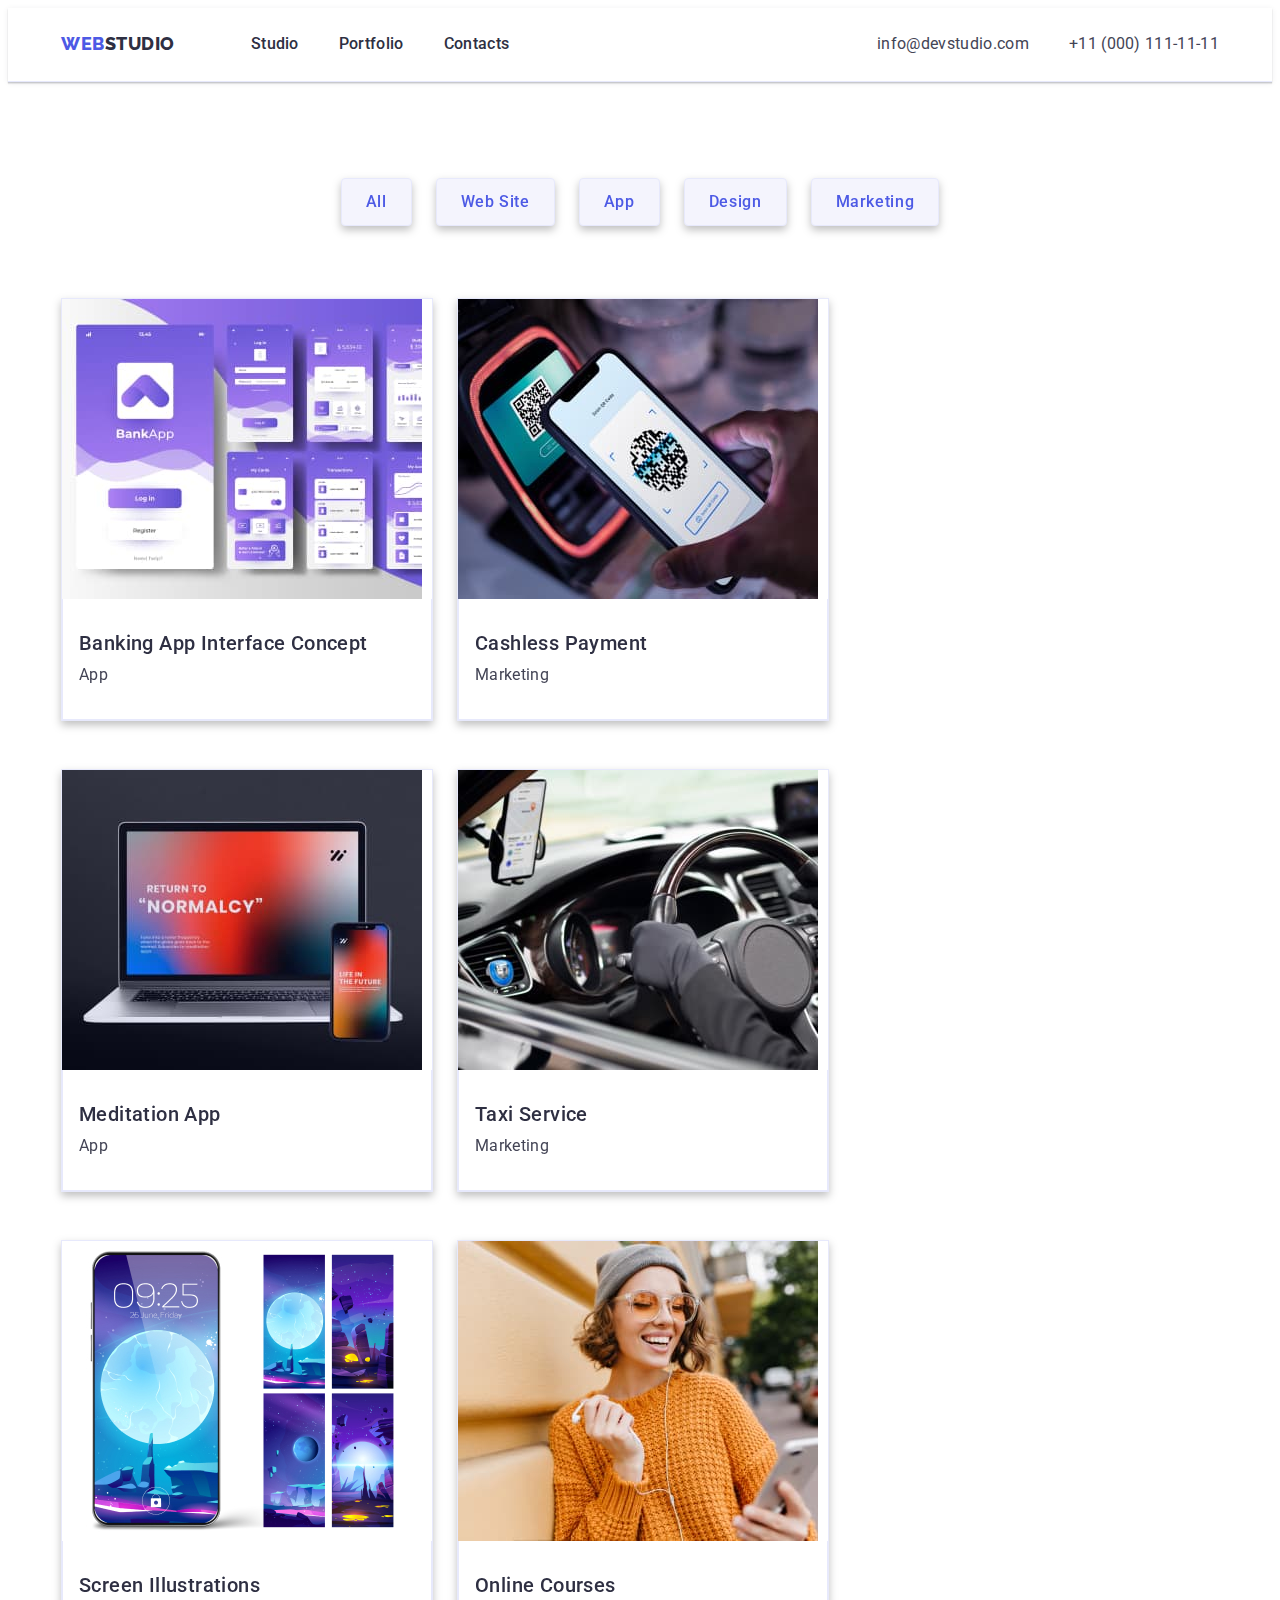
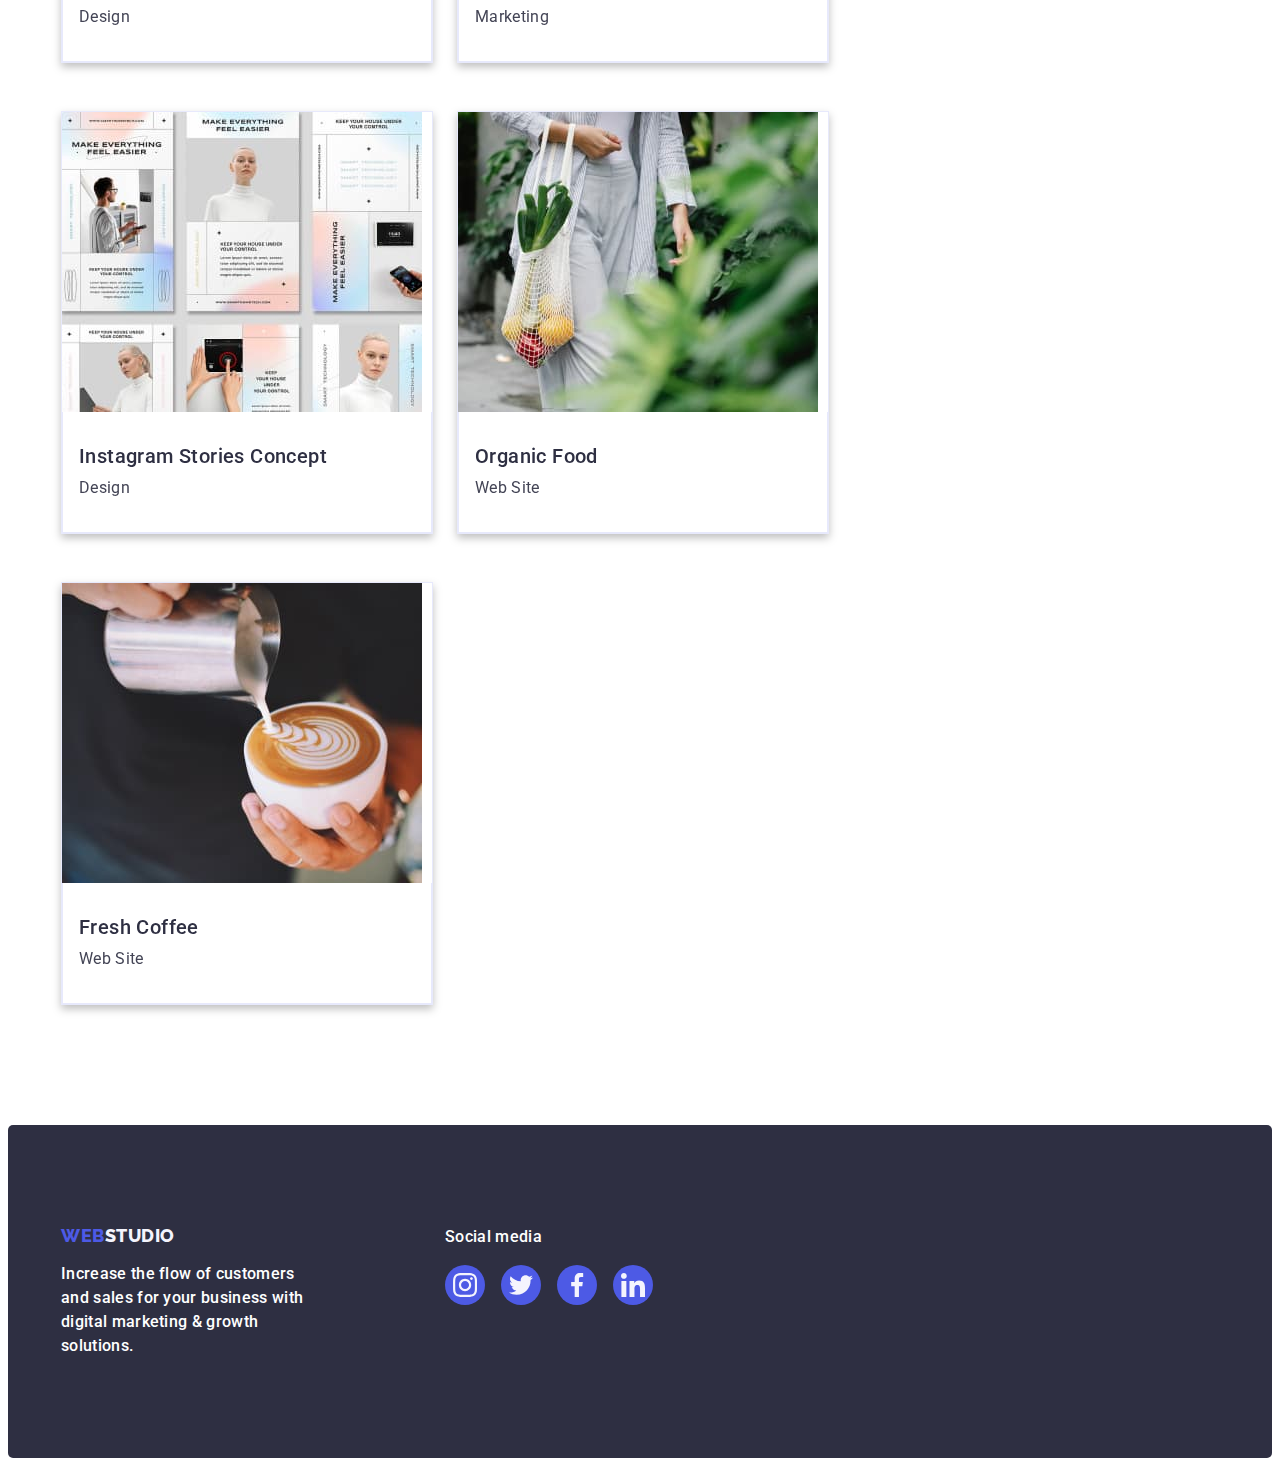
==== portfolio.html @ 40aa61a2 "Initial commit" ====
<!DOCTYPE html>
<html lang="en">
  <head>
    <meta charset="UTF-8" />
    <meta http-equiv="X-UA-Compatible" content="IE=edge" />
    <meta name="viewport" content="width=device-width, initial-scale=1.0" />
    <title>Document</title>

    <link rel="preconnect" href="https://fonts.googleapis.com" />
    <link rel="preconnect" href="https://fonts.gstatic.com" crossorigin />
    <link rel="preconnect" href="https://fonts.googleapis.com" />
    <link rel="preconnect" href="https://fonts.gstatic.com" crossorigin />
    <link
      href="https://fonts.googleapis.com/css2?family=Raleway:wght@800&family=Roboto:wght@400;500;700&display=swap"
      rel="stylesheet"
    />
    <link
      rel="stylesheet"
      href="https://cdnjs.cloudflare.com/ajax/libs/modern-normalize/2.0.0/modern-normalize.min.css"
      integrity="sha512-4xo8blKMVCiXpTaLzQSLSw3KFOVPWhm/TRtuPVc4WG6kUgjH6J03IBuG7JZPkcWMxJ5huwaBpOpnwYElP/m6wg=="
      crossorigin="anonymous"
      referrerpolicy="no-referrer"
    />
    <link rel="stylesheet" href="./css/styles.css" />
  </head>
  <body>
    <header class="top-line">
      <div class="container top-conteiner">
        <nav class="nav-main list">
          <a class="main-logo link" href="./index.html">
            Web<span class="main-logotype">Studio</span></a
          >
          <ul class="top-line-nav list">
            <li><a class="top-studio link" href="./index.html">Studio</a></li>
            <li>
              <a class="top-studio link" href="./portfolio.html">Portfolio</a>
            </li>
            <li><a class="top-studio link" href="">Contacts</a></li>
          </ul>
        </nav>

        <address class="address">
          <ul class="contacts-us list">
            <li>
              <a class="top-studio link" href="mailto:info@devstudio.com"
                >info@devstudio.com</a
              >
            </li>
            <li>
              <a class="top-studio link" href="tel:+110001111111"
                >+11 (000) 111-11-11</a
              >
            </li>
          </ul>
        </address>
      </div>
    </header>
    <!-- MAIN -->

    <main>
      <section class="main-section">
        <div class="container">
          <h1 hidden>Section1</h1>
          <ul class="filter-button list">
            <li><button type="button" class="button-port">All</button></li>
            <li><button type="button" class="button-port">Web Site</button></li>
            <li><button type="button" class="button-port">App</button></li>
            <li><button type="button" class="button-port">Design</button></li>
            <li>
              <button type="button" class="button-port">Marketing</button>
            </li>
          </ul>

          <!-- Our progects -->

          <ul class="our-projects list">
            <li class="images link">
              <a class="image-link link" href="./images/image9.jpg">
                <img src="./images/image9.jpg" alt="app" width="360" />

                <div class="pic-portfolio">
                  <h2 class="list-text">Banking App Interface Concept</h2>

                  <p class="text-description">App</p>
                </div></a
              >
            </li>
            <li class="images link">
              <a class="image-link link" href="">
                <img src="./images/image10.jpg" alt="marketing" width="360" />
                <div class="pic-portfolio">
                  <h2 class="list-text">Cashless Payment</h2>
                  <p class="text-description">Marketing</p>
                </div></a
              >
            </li>
            <li class="images link">
              <a class="image-link link" href="">
                <img src="./images/image11.jpg" alt="app" width="360" />
                <div class="pic-portfolio">
                  <h2 class="list-text">Meditation App</h2>
                  <p class="text-description">App</p>
                </div></a
              >
            </li>

            <li class="images link">
              <a class="image-link link" href="">
                <img src="./images/image12.jpg" alt="marketing" width="360" />
                <div class="pic-portfolio">
                  <h2 class="list-text">Taxi Service</h2>
                  <p class="text-description">Marketing</p>
                </div></a
              >
            </li>
            <li class="images link">
              <a class="image-link link" href="">
                <img src="./images/image13.jpg" alt="design" width="360" />
                <div class="pic-portfolio">
                  <h2 class="list-text">Screen Illustrations</h2>
                  <p class="text-description">Design</p>
                </div></a
              >
            </li>
            <li class="images link">
              <a class="image-link link" href="">
                <img src="./images/image14.jpg" alt="marketing" width="360" />
                <div class="pic-portfolio">
                  <h2 class="list-text">Online Courses</h2>
                  <p class="text-description">Marketing</p>
                </div></a
              >
            </li>

            <li class="images link">
              <a class="image-link link" href="./images/image15.jpg">
                <img src="./images/image15.jpg" alt="design" width="360" />
                <div class="pic-portfolio">
                  <h2 class="list-text">Instagram Stories Concept</h2>
                  <p class="text-description">Design</p>
                </div></a
              >
            </li>
            <li class="images link">
              <a class="image-link link" href="./images/image16.jpg">
                <img src="./images/image16.jpg" alt="web site" width="360" />
                <div class="pic-portfolio">
                  <h2 class="list-text">Organic Food</h2>
                  <p class="text-description">Web Site</p>
                </div></a
              >
            </li>
            <li class="images link">
              <a class="image-link link" href="./images/image17.jpg">
                <img src="./images/image17.jpg" alt="web site" width="360" />
                <div class="pic-portfolio">
                  <h2 class="list-text">Fresh Coffee</h2>
                  <p class="text-description">Web Site</p>
                </div></a
              >
            </li>
          </ul>
        </div>
      </section>
    </main>
    <!-- Footer -->
    <footer class="foot">
      <div class="container footer-container">
        <div class="footer-log">
          <a class="footer-logo link" href="./index.html">
            Web<span class="footer-logotype">Studio</span></a
          >
          <p class="foot-par">
            Increase the flow of customers and sales for your business with
            digital marketing & growth solutions.
          </p>
        </div>
        <div class="footer-social-container">
          <p class="footer-social-text">Social media</p>
          <ul class="list footer-follow-list">
            <li class="footer-soc">
              <a
                href=""
                class="footer-soc-link link"
                target="_blank"
                rel="noopener noreferrer"
              >
                <svg class="footer-soc-icon" width="24" height="24">
                  <use href="./images/icons.svg#icon-instagram"></use></svg
              ></a>
            </li>

            <li class="footer-soc">
              <a
                href=""
                class="footer-soc-link link"
                target="_blank"
                rel="noopener noreferrer"
              >
                <svg class="footer-soc-icon" width="24" height="24">
                  <use href="./images/icons.svg#icon-twitter"></use></svg
              ></a>
            </li>
            <li class="footer-soc">
              <a
                href=""
                class="footer-soc-link link"
                target="_blank"
                rel="noopener noreferrer"
              >
                <svg class="footer-soc-icon" width="24" height="24">
                  <use href="./images/icons.svg#icon-facebook"></use></svg
              ></a>
            </li>
            <li class="footer-soc">
              <a
                href=""
                class="footer-soc-link link"
                target="_blank"
                rel="noopener noreferrer"
                ><svg class="footer-soc-icon" width="24" height="24">
                  <use href="./images/icons.svg#icon-linkedin"></use></svg
              ></a>
            </li>
          </ul>
        </div>
      </div>
    </footer>
  </body>
</html>
---- css/styles.css ----
/* ul,
ol {
    list-style: none;
}  скинули маркери на усі списки*/
/* #2E2F42 -заголовки #434455 - опис */
/* відкрити закриті папки файли
main-logo
footer-logo  */

.text {
  text-align: center;
}

.title-text {
  font-family: 'Roboto' sans-serif;
  font-size: 36px;
  line-height: 1.12;
  color: var(--header-color);
}

.list-text {
  font-family: 'Roboto' sans-serif;
  font-weight: 500;
  font-size: 20px;
  line-height: 1.2;
  letter-spacing: 0.02em;
  color: var(--text-navy-color);

}


.text-description {
  font-family: 'Roboto' sans-serif;
  font-size: 16px;
  line-height: 1.5;
  letter-spacing: 0.02em;
  color: var(--text-slate-color);

}

.text-footer {
  font-family: 'Roboto' sans-serif;
  font-size: 16px;
  line-height: 1.5;
  letter-spacing: 0.02em;
  color: #F4F4FD;
}


/* -- */
:root {
  --header-color: #2E2F42;
  --background-color: #FFFFFF;
  --text-navy-color: #2E2F42;
  --text-slate-color: #434455;
  --text-cloud-color: #F4F4FD;
  --text-iris-color: #4D5AE5;
  --text-ocean-color: #404BBF;
  --button-color: #e7e9fc;
  --customers-color: #8e8f99;
  --footer-green-color: #31D0AA;
}

a:link {
  text-decoration: none;
}

body {
  font-family: 'Roboto', sans-serif;
  color: #434455;
  background-color: var(--background-color);
  letter-spacing: 0.02em;
  text-decoration: none;

}

.p {
  color: #434455;
  font-family: 'Roboto' sans-serif;
  font-size: 16px;
  line-height: 1.5;
  letter-spacing: 0.02em;
  text-align: center;

}

p,
h1,
h2,
h3,
h4,
h5,
h6 {
  margin: 0;
}

ul,
ol {
  margin: 0;
  padding: 0;
}

img {
  display: block;
  max-width: 100%;
  height: auto;
}

.link {
  text-decoration: none;
}

.list {
  list-style: none;
  display: flex;

}

.team-list {
  background-color: #F4F4FD;

}

.container {

  width: 1158px;
  padding: 0 15px;
  margin: 0 auto;


}


/*-------- INDEX */


.top-line {
  border-bottom: 1px solid #e7e9fc;



}

.top-conteiner {
  display: flex;
  align-items: center;

}

.nav-main {
  display: flex;
  align-items: center;
}

.contacts-us a {
  text-decoration: none;
}

.nav-main {
  font-family: "Roboto", sans-serif;
  font-weight: 500;
  font-size: 18px;
  line-height: 1.17;
  letter-spacing: 0.03em;


  color: #4D5AE5;


}

.main-logo {
  font-family: 'Raleway', sans-serif;
  font-weight: 800;
  font-size: 18px;
  line-height: 1.17;
  letter-spacing: 0.03em;
  text-transform: uppercase;
  color: #4D5AE5;
}

.main-logo {
  margin-right: 76px;
  padding: 24px 0;

}

.main-title {
  margin: 0 auto;
}


.main-logotype {
  color: #2E2F42;
}

.address {
  font-style: normal;
  align-items: center;
  margin-left: auto;
  padding: 24px 0;
  display: flex;

}

.top-conteiner {
  border-bottom: 1px solid var(--background-color);
}

.top-line {
  box-shadow: 0px 2px 1px rgba(46, 47, 66, 0.08), 0px 1px 1px rgba(46, 47, 66, 0.16), 0px 1px 6px rgba(46, 47, 66, 0.08);
  ;
}

.top-line-nav a {
  color: #2E2F42;
  list-style: none;
  font-family: 'Roboto', sans-serif;
  font-weight: 500;
  font-size: 16px;
  line-height: 1.5;
  letter-spacing: 0.02em;

  color: #2E2F42;


}

.top-line-nav {

  list-style: none;
  color: #2E2F42;

  font-family: 'Roboto', sans-serif;
  font-weight: 500;
  font-size: 16px;
  line-height: 1.5;
  letter-spacing: 0.02em;


}

.top-line-nav {
  display: flex;
  align-items: center;
  gap: 40px;

}

.top-studio {
  padding: 24px 0;
  font-family: 'Roboto', sans-serif;
  font-weight: 500;
  font-size: 16px;
  line-height: 1.5;
  letter-spacing: 0.02em;
  color: #2E2F42;
  gap: 40px;
}

.top-line-nav a:hover,
.top-line-nav a:focus {
  color: #404BBF;
}

.contacts-us a:hover,
.contacts-us a:focus {
  color: #404BBF;
}

.contacts-us a {
  color: #434455;
  list-style: none;
  font-family: 'Roboto', sans-serif;
  line-height: 1.5;
  letter-spacing: 0.02em;
  font-weight: 400;
  font-size: 16px;
  letter-spacing: 0.02em;
}

.contacts-us {
  display: flex;
  gap: 40px;
  list-style: none;
  align-items: center;
}

/* ---------------SECTION 2----------------------- */

.visually-hidden {
  position: absolute;
  width: 1px;
  height: 1px;
  margin: -1px;
  border: 0;
  padding: 0;
  white-space: nowrap;
  clip-path: inset(100%);
  clip: rect(0 0 0 0);
  overflow: hidden;
}

.container-button {
  align-items: center;
  display: flex;
  flex-direction: column;
  margin: 0;
}

.main-about {

  padding: 188px 0;

}

.strategy-item {
  display: flex;
  align-items: center;
  justify-content: center;
  height: 112px;
  background-color: #f4f4fd;
  border-radius: 4px;
  margin-bottom: 8px;

}

.main-title {
  display: flex;
  background-color: #2E2F42;
  /* margin: 0 auto; */
  padding: 188px 0;
  flex-direction: column;
  align-items: center;
  max-width: 1440px;
  background-position: center;

}

.main-title {
  background-image: linear-gradient(rgba(46, 47, 66, 0.7), rgba(46, 47, 66, 0.7)), url(../images/people.jpg);
  background-repeat: no-repeat;
  position: center;
  background-size: cover;
}

.main-title-text {
  color: #FFFFFF;
  font-family: 'Roboto', sans-serif;
  font-size: 56px;
  line-height: 1.07;
  text-align: center;
  letter-spacing: 0.02em;
  margin: 0 auto;
  line-height: 60px;
  margin-bottom: 48px;
  max-width: 496px;

}

.main-title-section {
  /* max-width: 496px;
  flex-grow: 1; */
  margin: 0 auto;

}

.button-main {
  font-family: 'Roboto', sans-serif;
  color: #FFFFFF;
  text-decoration: none;
  font-weight: 500;
  font-size: 16px;
  line-height: 1.5;
  letter-spacing: 0.04em;
  background-color: #4D5AE5;
  cursor: pointer;

  height: 56px;
  align-items: center;
  min-width: 169px;
  border: none;
  border-radius: 4px;
  padding: 16px 32px;
  gap: 10px;
  box-shadow: 0px 4px 4px rgba(0, 0, 0, 0.15);
  display: block;
  margin: 0 auto;

}

.button-main:hover,
.button-main:focus {
  background-color: #404BBF
}

.main-title {
  display: flex;
}

.main-about p {
  font-family: 'Roboto', sans-serif;
  font-size: 16px;
  line-height: 1.5;
  letter-spacing: 0.02em;
  color: #434455;
}

.main-about {
  padding-top: 123px;
  padding-bottom: 185px;
  padding: 120px 0
}

.about-us {
  margin: 0;
  padding: 0;
}

.main-description {
  width: calc((100% - 72px) / 4);
}

.about-us {
  display: flex;
  align-items: center;
  gap: 24px;
}

.list-text {
  margin-bottom: 8px;

}

.about-us li {
  display: inline;
  padding: 0px;
  gap: 8px;
  flex-direction: column;
  color: #2E2F42;

  font-size: 20px;
  line-height: 1.2;

}

/* SECTION 3 */
.doing-list {

  padding-bottom: 120px;
}

.work-title {
  font-size: 36px;
  line-height: 1.11;
  text-align: center;
  text-transform: capitalize;
  color: var(--header-color);
  margin-bottom: 72px;

}

.our-work {
  display: flex;
  align-items: center;
  gap: 24px;

}

.our-work {
  margin: 0;
  padding: 0;
}

.our-work-pic {
  width: calc((100% - 48px) / 3);
}

/* SECTION TEAM */

.team-photo {
  margin-bottom: 72px;
}

.team-list {
  padding: 120px 0;

}

.team {
  display: flex;
  gap: 24px;


}

.team {
  margin: 0;
  padding: 0;

}

.image-main {

  width: calc((100% - 72px) / 4);
  background-color: var(--background-color);
  border-radius: 0px 0px 4px 4px;
  box-shadow: 0px 1px 6px rgba(46, 47, 66, 0.08),
    0px 1px 1px rgba(46, 47, 66, 0.16),
    0px 2px 1px rgba(46, 47, 66, 0.08);

}

.image-main:hover,
.image-main:focus {

  box-shadow: 0px 1px 6px rgba(46, 47, 66, 0.08), 0px 1px 1px rgba(46, 47, 66, 0.16), 0px 2px 1px rgba(46, 47, 66, 0.08);
}

.team-list p {
  font-family: 'Roboto', sans-serif;
}

.team-photo {
  font-size: 36px;
  line-height: 1.11;
  text-align: center;
  text-transform: capitalize;
  color: var(--header-color);
  letter-spacing: 0.02em;

}

.team-container {
  padding: 32px 16px;
}

.our-work li {
  display: flex;
  text-decoration: none;
  font-family: 'Roboto' sans-serif;
  color: #2E2F42;
  display: inline-block;

  border: 1px solid #E7E9FC;
}


.team li {
  display: inline-flex;
  text-decoration: none;
  font-family: 'Roboto' sans-serif;
  color: #2E2F42;
  display: inline-block;
}



.follow-list {
  display: flex;
  justify-content: center;
  gap: 24px;
  margin: 8px;
}

.team-soc {
  width: 40px;
  height: 40px;

}

/* .team-soc-link {
  width: 100%;
  height: 100%;
  background-color: #4D5AE5;
  border-radius: 50%;
  display: flex;
  margin-top: 8px;
} */

.team-soc-link {
  width: 40px;
  height: 40px;
  border-radius: 50%;
  display: flex;
  background-color: var(--text-iris-color);
  align-items: center;
  justify-content: center;

}

.team-soc-link:hover,
.team-soc-link:focus {
  background-color: var(--text-ocean-color);
}

.team-soc-icon {
  width: 16px;
  height: 16px;
  fill: var(--text-cloud-color);
  align-items: center;
}

.icon {
  display: inline-block;
  width: 1em;
  height: 1em;
  stroke-width: 0;
  stroke: currentColor;
  fill: currentColor;
}






/* CUSTOMERS */

.customers-link:focus,
.customers-link:hover {
  color: var(--text-ocean-color);
  border-color: var(--text-ocean-color);
}

.customers-item:focus,
.customers-item:hover .customers-icons {
  fill: var(--text-ocean-color);
}

.customers-list {
  display: flex;
}

.customers-link {

  border: 1px solid #8e8f99;
  border-radius: 4px;
  display: flex;
  align-items: center;
  justify-content: center;
  color: var(--customers-color);
  fill: currentColor;

}

.customers-link{
  width: 100%;
  height: 100%;
}


.customers-link:hover,
.customers-link:focus {
  border-color: #404bbf;
  color: #404BBF;
}

.customers-section {
  padding-top: 120px;
  padding-bottom: 120px;
}

.customers-item {
  width: calc((100% - 5 * 24px) / 6);
  height: 88px;
  color: var(--customers-color);
  border: 1px solid var(--customers-icon);
}

.customers-title {
  font-family: 'Roboto' sans-serif;
  font-weight: 700;
  font-size: 36px;
  line-height: 1.11;
  text-align: center;
  letter-spacing: 0.02em;
  text-transform: capitalize;
  color: #2E2F42;
  margin-bottom: 72px;
}

.customers-list {
  display: flex;
  gap: 24px;
}

/* .customers-item {
  border: 1px solid #8E8F99;
  border-radius: 4px;
  width: 168px;
  height: 88px;
} */

.customers-icons {
  width: 104px;
  height: 56px;

  border-radius: 4px;
  display: flex;
  align-items: center;
  justify-content: center;
  margin: 16px 32px;
  border: 1px solid var(--customers-icon);
  fill: currentColor;

}



/* .customers-icons{
  margin: 0 auto;
} */



/* --------PORTFOLIO------- */

.main-section {
  padding: 96px 0 120px;
  filter: drop-shadow(0px 4px 4px rgba(0, 0, 0, 0.25));

}

/* .images link:hover,
:focus {
 filter:  drop-shadow(0px 4px 4px rgba(0, 0, 0, 0.25));
} */

.filter-button {
  min-width: 69px;
  display: flex;
  gap: 24px;
  justify-content: center;
  margin-bottom: 72px;
}

.button-port {
  display: flex;
  align-items: center;
  min-width: 69px;
  height: 48px;
  padding: 12px 24px;
  border: 1px solid var(--button-color);
  border-radius: 4px;

}

.button-port {
  font-family: "Roboto", sans-serif;
  font-weight: 500;
  font-size: 16px;
  line-height: 1.5;

  text-align: center;
  letter-spacing: 0.04em;
  color: #4D5AE5;
  cursor: pointer;
  background-color: var(--text-cloud-color);
}



.button-port:hover,
.button-port:focus {
  background-color: #404BBF;
  color: #FFFFFF;
  border: 1px solid transparent;
  box-shadow: 0px 3px 1px rgba(0, 0, 0, 0.1), 0px 2px 1px rgba(0, 0, 0, 0.08), 0px 2px 2px rgba(0, 0, 0, 0.12);
}



.pic-portfolio {
  align-items: center;
  gap: 24px;
  border: 1px solid #e7e9fc;
  padding: 32px 16px;
  border-top: none;

}

.our-projects li {
  text-decoration: none;
  font-family: 'Roboto' sans-serif;
  color: #2E2F42;
  border: 1px solid #E7E9FC;
  background: #FFFFFF;
  font-family: 'Roboto';

}

.our-projects {
  display: flex;
  flex-wrap: wrap;
  gap: 24px;
  row-gap: 48px;
}

.our-projects {
  margin: 0;
  padding: 0;
}

.images {
  width: calc((100% - 48px) / 3);
  display: block;
}

.image-link {
  display: block;
}

.image-link:hover,
.image-link:focus {
  box-shadow: 0px 1px 6px rgba(46, 47, 66, 0.08), 0px 1px 1px rgba(46, 47, 66, 0.16), 0px 2px 1px rgba(46, 47, 66, 0.08);
}


/* ------Footer */
.foot {
  background-color: #2E2F42;
  color: #F4F4FD;
  font-family: 'Roboto', sans-serif;
  line-height: 1.5;
  letter-spacing: 0.02em;
  padding: 100px 0;
  border-radius: 5px;
  display: flex;
  align-items: center;
  justify-content: center;

}

.footer-logo {
  font-family: 'Raleway', sans-serif;
  font-weight: 800;
  font-size: 18px;
  line-height: 1.17;

  align-items: center;
  letter-spacing: 0.03em;
  text-transform: uppercase;
  color: #4D5AE5;
  /* display: inline-block; */
  margin-bottom: 16px;


}

.footer-log {
  margin-right: 120px;
}


.foot {
  color: var(--text-cloud-color);
  background-color: #2E2F42;
  list-style: none;

}

.footer-social-text {

  color: var(--background-color);
  font-weight: 500;
  letter-spacing: 0.02em;
  line-height: 1.5;
  margin-bottom: 16px;
}


.footer-logo {

  display: inline-block;
}

.footer-logotype {
  color: #F4F4FD;

}

.footer-container {
  display: flex;
  align-items: baseline;
  justify-content: baseline;

}

.footer-container {
  margin-right: 0 120px;

}

.foot-par {
  /* max-width: 264px; */
  font-weight: 500;
  font-size: 16px;
  line-height: 1.5;
  letter-spacing: 0.02em;
  color: var(--background-color);
}

.footer-social-container {
  width: 238px;
  height: 110px;

  align-items: baseline;
  max-width: 208px;

}

.footer-social-text {
  font-weight: 500px;
  font-size: 16px;
  line-height: 1.5;
  letter-spacing: 0.02em;
  color: var(--background-color);
  margin-bottom: 16px;


}


.footer-follow-list {
  display: flex;
  justify-content: center;
  gap: 16px;
}

.footer-soc {
  width: 40px;
  height: 40px;
}

.footer-soc-link {
  width: 100%;
  height: 100%;
  border-radius: 50%;
  display: flex;
  background-color: var(--text-iris-color);
  align-items: center;
  justify-content: center;
}


.footer-soc-icon {
  width: 24px;
  height: 24px;
  fill: var(--text-cloud-color);
  align-items: center;
}

.main-description-footer {
  /* width: 96px;
 height: 24px; */
  margin-bottom: 16px;

}






/* .team-soc-link {
  width: 100%;
  height: 100%;
  background-color: #4D5AE5;
  border-radius: 50%;
  display: flex;
  margin-top: 8px;
} */



.footer-soc-link:hover,
.footer-soc-link:focus {
  background-color: var(--footer-green-color);
}

.icon {
  display: inline-block;
  width: 1em;
  height: 1em;
  stroke-width: 0;
  stroke: currentColor;
  fill: currentColor;
}

.foot {
  background-color: #2E2F42;
  color: #F4F4FD;
  font-family: 'Roboto', sans-serif;
  line-height: 1.5;
  letter-spacing: 0.02em;
  padding: 100px 0;

}

.footer-logo {
  font-family: 'Raleway', sans-serif;
  font-weight: 800;
  font-size: 18px;
  line-height: 1.17;
  display: flex;
  align-items: center;
  letter-spacing: 0.03em;
  text-transform: uppercase;
  color: #4D5AE5;
  display: inline-block;
  margin-bottom: 16px;
}


.foot {
  color: var(--text-cloud-color);
  background-color: #2E2F42;
  list-style: none;

}

.footer-logo {

  display: inline-block;
}

.footer-logotype {
  color: #F4F4FD;

}

.foot-par {
  max-width: 264px;
}
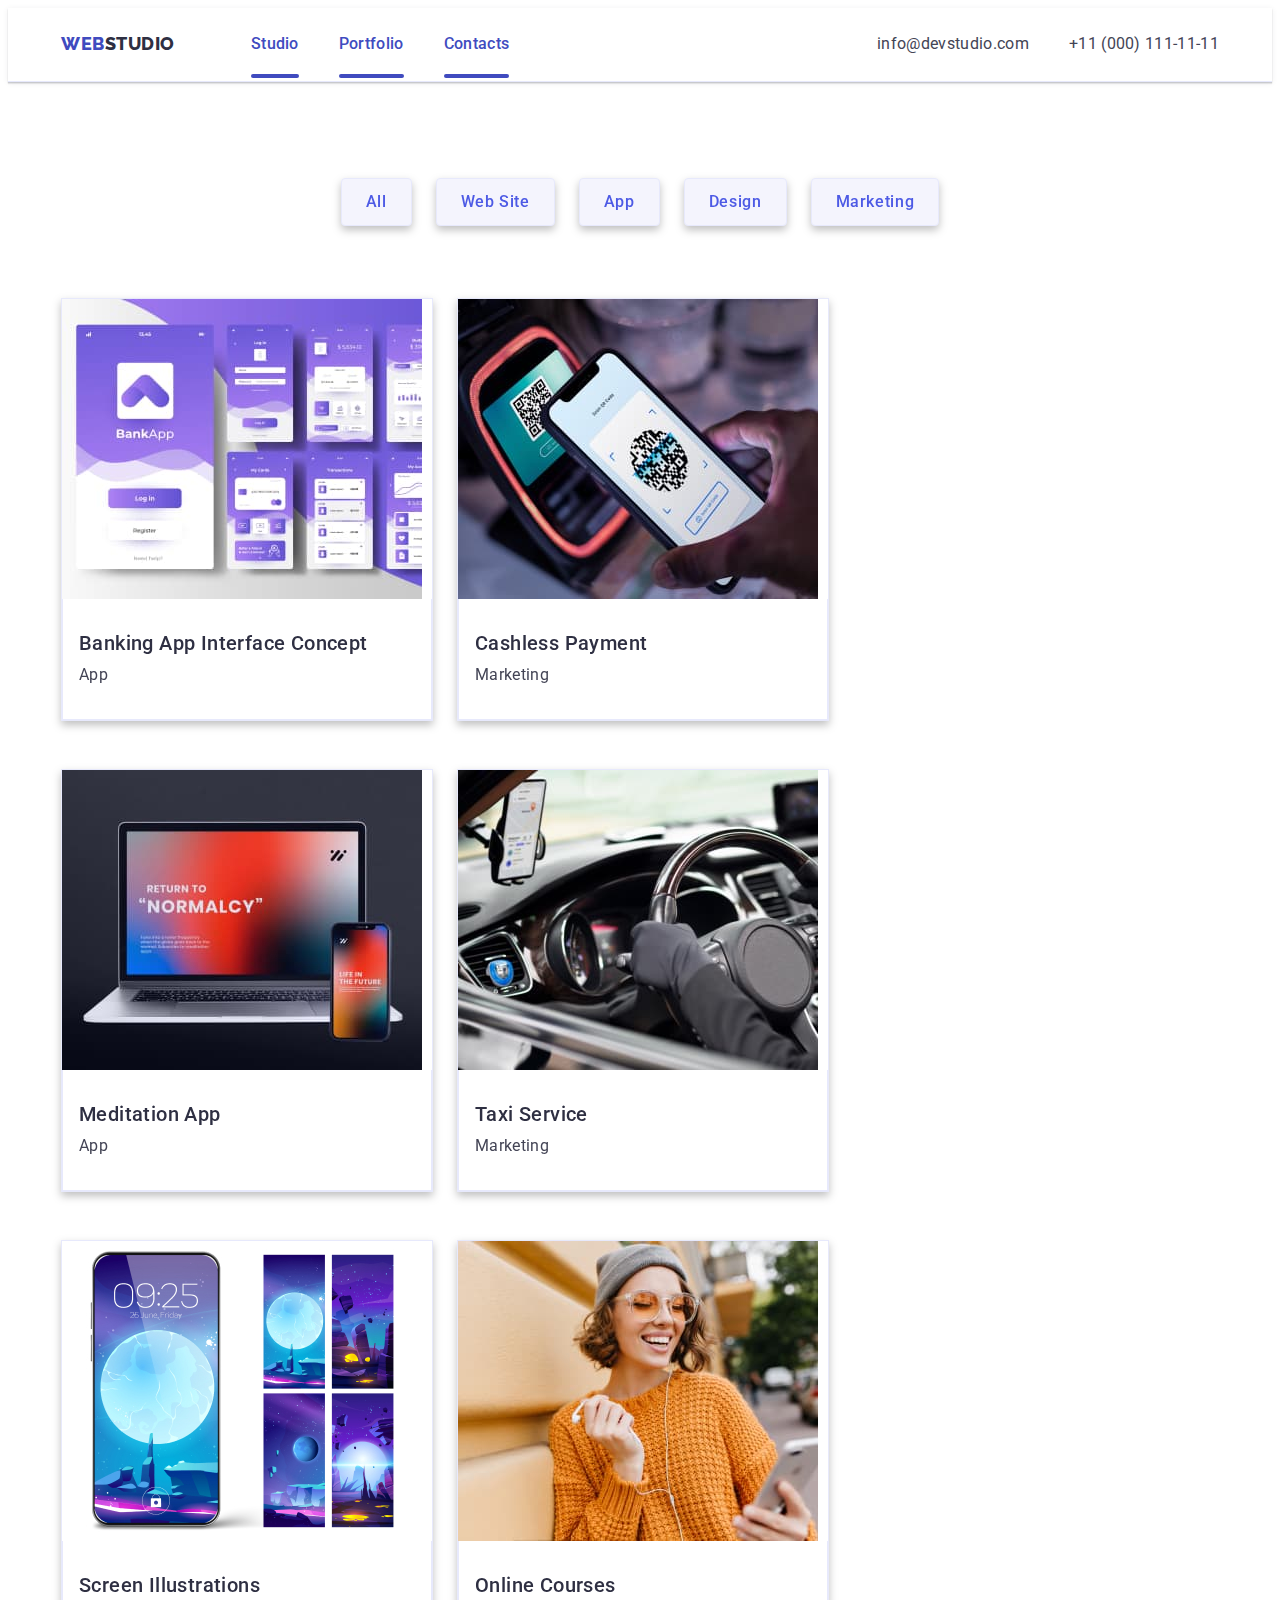
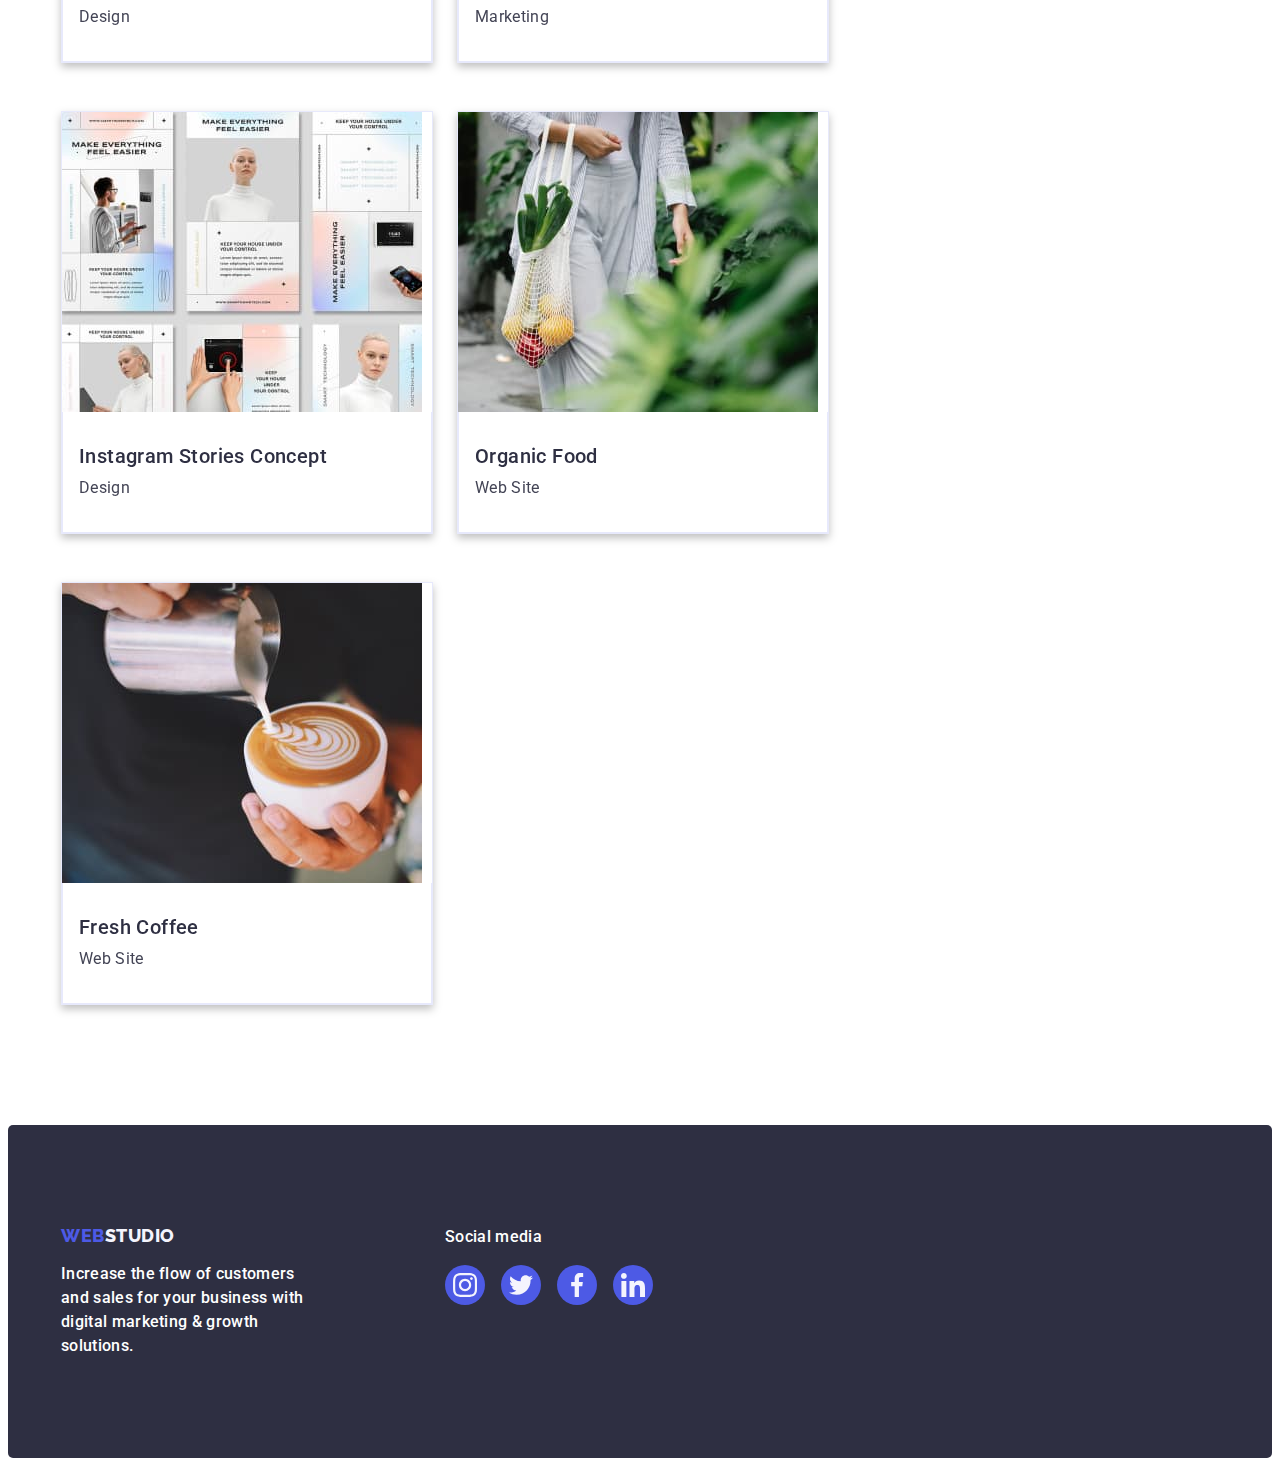
==== commit 21e65aaf: "update" ====
--- a/portfolio.html
+++ b/portfolio.html
@@ -31,11 +31,15 @@
             Web<span class="main-logotype">Studio</span></a
           >
           <ul class="top-line-nav list">
-            <li><a class="top-studio link" href="./index.html">Studio</a></li>
-            <li>
-              <a class="top-studio link" href="./portfolio.html">Portfolio</a>
-            </li>
-            <li><a class="top-studio link" href="">Contacts</a></li>
+            <li>
+              <a class="top-studio link test" href="./index.html">Studio</a>
+            </li>
+            <li>
+              <a class="top-studio link test" href="./portfolio.html"
+                >Portfolio</a
+              >
+            </li>
+            <li><a class="top-studio link test" href="">Contacts</a></li>
           </ul>
         </nav>
 
@@ -76,7 +80,14 @@
           <ul class="our-projects list">
             <li class="images link">
               <a class="image-link link" href="./images/image9.jpg">
-                <img src="./images/image9.jpg" alt="app" width="360" />
+                <div class="images-overlay">
+                  <img src="./images/image9.jpg" alt="app" width="360" />
+                  <p class="overlay">
+                    14 Stylish and User-Friendly App Design Concepts · Task
+                    Manager App · Calorie Tracker App · Exotic Fruit Ecommerce
+                    App · Cloud Storage App
+                  </p>
+                </div>
 
                 <div class="pic-portfolio">
                   <h2 class="list-text">Banking App Interface Concept</h2>
@@ -87,7 +98,14 @@
             </li>
             <li class="images link">
               <a class="image-link link" href="">
-                <img src="./images/image10.jpg" alt="marketing" width="360" />
+                <div class="images-overlay">
+                  <img src="./images/image10.jpg" alt="app" width="360" />
+                  <p class="overlay">
+                    14 Stylish and User-Friendly App Design Concepts · Task
+                    Manager App · Calorie Tracker App · Exotic Fruit Ecommerce
+                    App · Cloud Storage App
+                  </p>
+                </div>
                 <div class="pic-portfolio">
                   <h2 class="list-text">Cashless Payment</h2>
                   <p class="text-description">Marketing</p>
@@ -96,7 +114,14 @@
             </li>
             <li class="images link">
               <a class="image-link link" href="">
-                <img src="./images/image11.jpg" alt="app" width="360" />
+                <div class="images-overlay">
+                  <img src="./images/image11.jpg" alt="app" width="360" />
+                  <p class="overlay">
+                    14 Stylish and User-Friendly App Design Concepts · Task
+                    Manager App · Calorie Tracker App · Exotic Fruit Ecommerce
+                    App · Cloud Storage App
+                  </p>
+                </div>
                 <div class="pic-portfolio">
                   <h2 class="list-text">Meditation App</h2>
                   <p class="text-description">App</p>
@@ -106,7 +131,14 @@
 
             <li class="images link">
               <a class="image-link link" href="">
-                <img src="./images/image12.jpg" alt="marketing" width="360" />
+                <div class="images-overlay">
+                  <img src="./images/image12.jpg" alt="app" width="360" />
+                  <p class="overlay">
+                    14 Stylish and User-Friendly App Design Concepts · Task
+                    Manager App · Calorie Tracker App · Exotic Fruit Ecommerce
+                    App · Cloud Storage App
+                  </p>
+                </div>
                 <div class="pic-portfolio">
                   <h2 class="list-text">Taxi Service</h2>
                   <p class="text-description">Marketing</p>
@@ -115,7 +147,14 @@
             </li>
             <li class="images link">
               <a class="image-link link" href="">
-                <img src="./images/image13.jpg" alt="design" width="360" />
+                <div class="images-overlay">
+                  <img src="./images/image13.jpg" alt="app" width="360" />
+                  <p class="overlay">
+                    14 Stylish and User-Friendly App Design Concepts · Task
+                    Manager App · Calorie Tracker App · Exotic Fruit Ecommerce
+                    App · Cloud Storage App
+                  </p>
+                </div>
                 <div class="pic-portfolio">
                   <h2 class="list-text">Screen Illustrations</h2>
                   <p class="text-description">Design</p>
@@ -124,7 +163,14 @@
             </li>
             <li class="images link">
               <a class="image-link link" href="">
-                <img src="./images/image14.jpg" alt="marketing" width="360" />
+                <div class="images-overlay">
+                  <img src="./images/image14.jpg" alt="app" width="360" />
+                  <p class="overlay">
+                    14 Stylish and User-Friendly App Design Concepts · Task
+                    Manager App · Calorie Tracker App · Exotic Fruit Ecommerce
+                    App · Cloud Storage App
+                  </p>
+                </div>
                 <div class="pic-portfolio">
                   <h2 class="list-text">Online Courses</h2>
                   <p class="text-description">Marketing</p>
@@ -134,7 +180,14 @@
 
             <li class="images link">
               <a class="image-link link" href="./images/image15.jpg">
-                <img src="./images/image15.jpg" alt="design" width="360" />
+                <div class="images-overlay">
+                  <img src="./images/image15.jpg" alt="app" width="360" />
+                  <p class="overlay">
+                    14 Stylish and User-Friendly App Design Concepts · Task
+                    Manager App · Calorie Tracker App · Exotic Fruit Ecommerce
+                    App · Cloud Storage App
+                  </p>
+                </div>
                 <div class="pic-portfolio">
                   <h2 class="list-text">Instagram Stories Concept</h2>
                   <p class="text-description">Design</p>
@@ -143,7 +196,14 @@
             </li>
             <li class="images link">
               <a class="image-link link" href="./images/image16.jpg">
-                <img src="./images/image16.jpg" alt="web site" width="360" />
+                <div class="images-overlay">
+                  <img src="./images/image16.jpg" alt="app" width="360" />
+                  <p class="overlay">
+                    14 Stylish and User-Friendly App Design Concepts · Task
+                    Manager App · Calorie Tracker App · Exotic Fruit Ecommerce
+                    App · Cloud Storage App
+                  </p>
+                </div>
                 <div class="pic-portfolio">
                   <h2 class="list-text">Organic Food</h2>
                   <p class="text-description">Web Site</p>
@@ -152,7 +212,14 @@
             </li>
             <li class="images link">
               <a class="image-link link" href="./images/image17.jpg">
-                <img src="./images/image17.jpg" alt="web site" width="360" />
+                <div class="images-overlay">
+                  <img src="./images/image17.jpg" alt="app" width="360" />
+                  <p class="overlay">
+                    14 Stylish and User-Friendly App Design Concepts · Task
+                    Manager App · Calorie Tracker App · Exotic Fruit Ecommerce
+                    App · Cloud Storage App
+                  </p>
+                </div>
                 <div class="pic-portfolio">
                   <h2 class="list-text">Fresh Coffee</h2>
                   <p class="text-description">Web Site</p>
@@ -226,5 +293,6 @@
         </div>
       </div>
     </footer>
+    <script src="./js/modal.js"></script>
   </body>
 </html>
--- a/css/styles.css
+++ b/css/styles.css
@@ -59,6 +59,8 @@
   --button-color: #e7e9fc;
   --customers-color: #8e8f99;
   --footer-green-color: #31D0AA;
+  --transition-duration: 250ms;
+  --transition-timing-function: cubic-bezier(0.4, 0, 0.2, 1);
 }
 
 a:link {
@@ -144,6 +146,7 @@
 .top-conteiner {
   display: flex;
   align-items: center;
+  justify-content: space-between;
 
 }
 
@@ -182,6 +185,7 @@
 .main-logo {
   margin-right: 76px;
   padding: 24px 0;
+  color: #404BBF;
 
 }
 
@@ -256,6 +260,44 @@
   letter-spacing: 0.02em;
   color: #2E2F42;
   gap: 40px;
+  transition: color var(--transition-duration) var(--transition-timing-function);
+  position: relative;
+}
+
+
+
+.top-studio:not(:last-child) {
+  margin-right: 40px;
+}
+
+
+
+.top-studio.test::after {
+  content: "";
+  position: absolute;
+  width: 100%;
+  height: 4px;
+  left: 0;
+  bottom: -1px;
+  background-color: #404bbf;
+  border-radius: 2px;
+  
+}
+
+
+.top-studio.test {
+  color: var(--text-ocean-color);
+}
+
+.menu-link.current::after {
+  content: "";
+  position: absolute;
+  width: 100%;
+  height: 4px;
+  left: 0;
+  bottom: -1px;
+  background-color: var(--accent-color);
+  border-radius: 2px;
 }
 
 .top-line-nav a:hover,
@@ -389,6 +431,10 @@
 
 }
 
+.button-main {
+  transition: background-color 250ms cubic-bezier(0.4, 0, 0.2, 1);
+}
+
 .button-main:hover,
 .button-main:focus {
   background-color: #404BBF
@@ -566,6 +612,7 @@
 .team-soc {
   width: 40px;
   height: 40px;
+  transition: background-color 250ms cubic-bezier(0.4, 0, 0.2, 1);
 
 }
 
@@ -644,9 +691,14 @@
 
 }
 
-.customers-link{
+.customers-link {
   width: 100%;
   height: 100%;
+
+}
+
+.customers-link {
+  transition: border-color var(--transition-duration) var(--transition-timing-function);
 }
 
 
@@ -666,6 +718,7 @@
   height: 88px;
   color: var(--customers-color);
   border: 1px solid var(--customers-icon);
+
 }
 
 .customers-title {
@@ -807,6 +860,8 @@
   display: block;
 }
 
+/* ---- */
+
 .image-link {
   display: block;
 }
@@ -816,6 +871,37 @@
   box-shadow: 0px 1px 6px rgba(46, 47, 66, 0.08), 0px 1px 1px rgba(46, 47, 66, 0.16), 0px 2px 1px rgba(46, 47, 66, 0.08);
 }
 
+.images-overlay {
+  position: relative;
+  overflow: hidden;
+}
+
+.overlay {
+  font-weight: 400;
+  font-size: 16px;
+  line-height: 1.5;
+  letter-spacing: 0.02em;
+  color: #f4f4fd;
+  background-color: var(--text-iris-color);
+  padding: 40px 32px;
+  width: 100%;
+  height: 100%;
+
+  left: 0;
+  top: 0;
+  position: absolute;
+  overflow-y: scroll;
+  transform: translate(0, 100%);
+  transition: transform var(--transition-duration) var(--transition-timing-function);
+}
+
+.images :hover .overlay {
+  transform: translate(0, 0);
+}
+
+.images :focus .overlay {
+  transform: translate(0, 0);
+}
 
 /* ------Footer */
 .foot {
@@ -931,6 +1017,7 @@
 .footer-soc {
   width: 40px;
   height: 40px;
+
 }
 
 .footer-soc-link {
@@ -941,6 +1028,7 @@
   background-color: var(--text-iris-color);
   align-items: center;
   justify-content: center;
+  transition: background-color var(--transition-duration) var(--transition-timing-function);
 }
 
 
@@ -949,6 +1037,7 @@
   height: 24px;
   fill: var(--text-cloud-color);
   align-items: center;
+
 }
 
 .main-description-footer {
@@ -1032,4 +1121,67 @@
 
 .foot-par {
   max-width: 264px;
+}
+
+/* Window */
+.window {
+  position: fixed;
+  top: 0;
+  left: 0;
+  width: 100%;
+  height: 100%;
+  background-color: rgba(46, 47, 66, 0.4);
+  z-index: 100;
+  transition: opacity var(--transition-duration) var(--transition-timing-function),
+    visibility var(--transition-duration) var(--transition-timing-function);
+}
+
+.window.is-hidden {
+  opacity: 0;
+  visibility: hidden;
+  pointer-events: none;
+}
+
+.modal-window {
+  position: absolute;
+  top: 50%;
+  left: 50%;
+  transform: translate(-50%, -50%);
+  width: 408px;
+  min-height: 584px;
+  background-color: #fcfcfc;
+  box-shadow: 0px 1px 1px rgba(0, 0, 0, 0.14), 0px 1px 3px rgba(0, 0, 0, 0.12),
+    0px 2px 1px rgba(0, 0, 0, 0.2);
+  border-radius: 4px;
+  transition: transform var(--transition-duration) var(--transition-timing-function);
+}
+
+.modal-close-button {
+  position: absolute;
+  top: 24px;
+  right: 24px;
+
+  display: flex;
+  justify-content: center;
+  align-items: center;
+  width: 24px;
+  height: 24px;
+  border-radius: 50%;
+  background-color: #e7e9fc;
+  border: 1px solid rgba(0, 0, 0, 0.1);
+  padding: 0;
+  cursor: pointer;
+  transition: background-color var(--transition-duration) var(--transition-timing-function),
+    border var(--transition-duration) var(--transition-timing-function);
+}
+
+.modal-close-button:hover,
+.modal-close-button:focus {
+  background-color: var(--text-ocean-color);
+  fill: var(--background-color);
+  border: none;
+}
+
+.modal-close-button-icon {
+  transition: fill var(--transition-duration) var(--transition-timing-function);
 }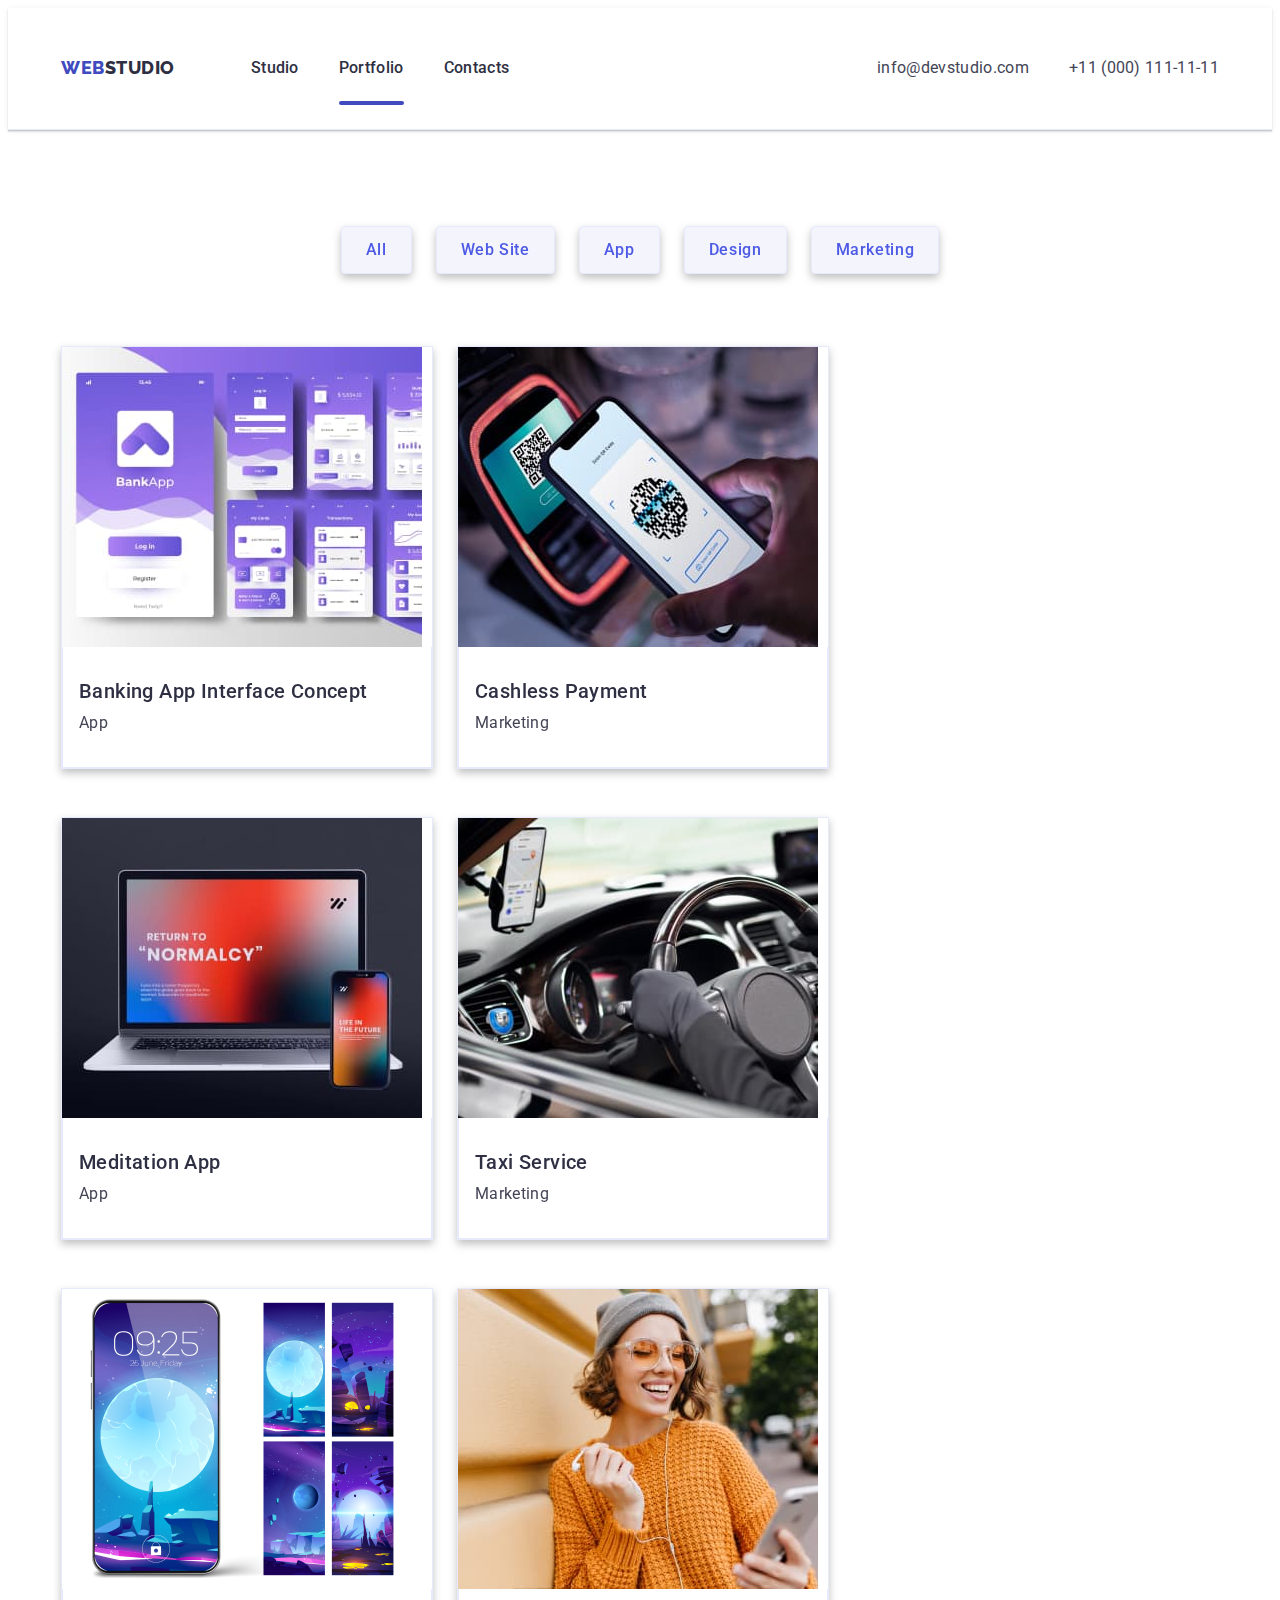
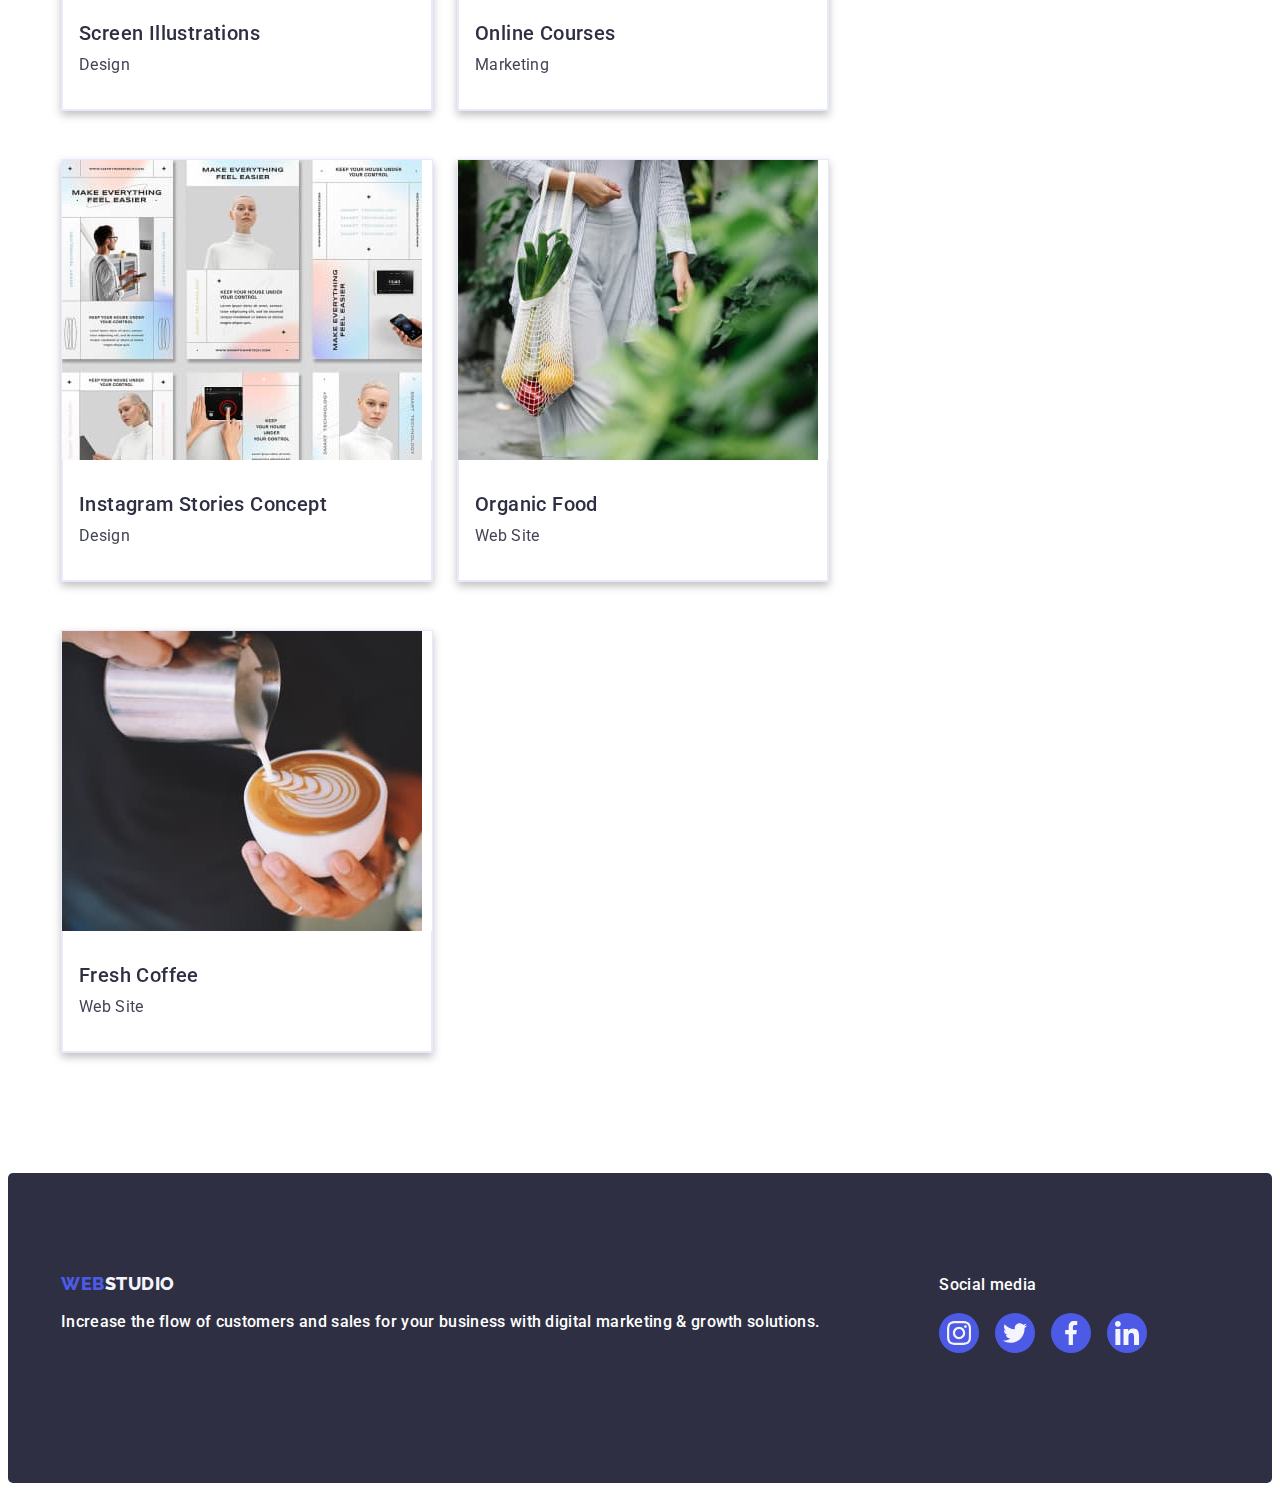
==== commit f46c0b7d: "update" ====
--- a/portfolio.html
+++ b/portfolio.html
@@ -32,14 +32,14 @@
           >
           <ul class="top-line-nav list">
             <li>
-              <a class="top-studio link test" href="./index.html">Studio</a>
-            </li>
-            <li>
-              <a class="top-studio link test" href="./portfolio.html"
+              <a class="top-studio  link " href="./index.html">Studio</a>
+            </li>
+            <li>
+              <a class="top-studio current link test" href="./portfolio.html"
                 >Portfolio</a
               >
             </li>
-            <li><a class="top-studio link test" href="">Contacts</a></li>
+            <li><a class="top-studio  link " href="">Contacts</a></li>
           </ul>
         </nav>
 
--- a/css/styles.css
+++ b/css/styles.css
@@ -110,6 +110,7 @@
 
 .link {
   text-decoration: none;
+  display: block;
 }
 
 .list {
@@ -138,9 +139,6 @@
 
 .top-line {
   border-bottom: 1px solid #e7e9fc;
-
-
-
 }
 
 .top-conteiner {
@@ -165,11 +163,7 @@
   font-size: 18px;
   line-height: 1.17;
   letter-spacing: 0.03em;
-
-
   color: #4D5AE5;
-
-
 }
 
 .main-logo {
@@ -216,7 +210,7 @@
   ;
 }
 
-.top-line-nav a {
+/* .top-line-nav a {
   color: #2E2F42;
   list-style: none;
   font-family: 'Roboto', sans-serif;
@@ -228,18 +222,18 @@
   color: #2E2F42;
 
 
-}
+} */
 
 .top-line-nav {
 
   list-style: none;
   color: #2E2F42;
-
   font-family: 'Roboto', sans-serif;
   font-weight: 500;
   font-size: 16px;
   line-height: 1.5;
   letter-spacing: 0.02em;
+
 
 
 }
@@ -259,51 +253,38 @@
   line-height: 1.5;
   letter-spacing: 0.02em;
   color: #2E2F42;
-  gap: 40px;
   transition: color var(--transition-duration) var(--transition-timing-function);
   position: relative;
 }
 
 
-
-.top-studio:not(:last-child) {
-  margin-right: 40px;
-}
-
-
-
-.top-studio.test::after {
+.top-studio.current::after {
   content: "";
   position: absolute;
   width: 100%;
   height: 4px;
   left: 0;
   bottom: -1px;
-  background-color: #404bbf;
+  background-color: var(--text-ocean-color);
   border-radius: 2px;
-  
-}
-
-
-.top-studio.test {
-  color: var(--text-ocean-color);
-}
-
-.menu-link.current::after {
-  content: "";
-  position: absolute;
-  width: 100%;
-  height: 4px;
-  left: 0;
-  bottom: -1px;
-  background-color: var(--accent-color);
-  border-radius: 2px;
+
+
+
 }
 
 .top-line-nav a:hover,
 .top-line-nav a:focus {
   color: #404BBF;
 }
+
+/* .top-studio.test::before {
+
+    pointer-events: auto;
+  } */
+
+
+
+
 
 .contacts-us a:hover,
 .contacts-us a:focus {
@@ -612,7 +593,7 @@
 .team-soc {
   width: 40px;
   height: 40px;
-  transition: background-color 250ms cubic-bezier(0.4, 0, 0.2, 1);
+
 
 }
 
@@ -633,6 +614,7 @@
   background-color: var(--text-iris-color);
   align-items: center;
   justify-content: center;
+  transition: background-color 250ms cubic-bezier(0.4, 0, 0.2, 1);
 
 }
 
@@ -647,6 +629,10 @@
   fill: var(--text-cloud-color);
   align-items: center;
 }
+
+/* .team-soc-icon {
+  transition: background-color 250ms cubic-bezier(0.4, 0, 0.2, 1);
+} */
 
 .icon {
   display: inline-block;
@@ -698,7 +684,8 @@
 }
 
 .customers-link {
-  transition: border-color var(--transition-duration) var(--transition-timing-function);
+  transition: border-color 250ms cubic-bezier(0.4, 0, 0.2, 1),
+    color 250ms cubic-bezier(0.4, 0, 0.2, 1);
 }
 
 
@@ -812,6 +799,13 @@
   background-color: var(--text-cloud-color);
 }
 
+.button-port {
+  transition: color 250ms cubic-bezier(0.4, 0, 0.2, 1),
+    background-color 250ms cubic-bezier(0.4, 0, 0.2, 1),
+    border-color 250ms cubic-bezier(0.4, 0, 0.2, 1),
+    box-shadow 250ms cubic-bezier(0.4, 0, 0.2, 1);
+
+}
 
 
 .button-port:hover,
@@ -864,6 +858,7 @@
 
 .image-link {
   display: block;
+  transition: box-shadow 250ms cubic-bezier(0.4, 0, 0.2, 1);
 }
 
 .image-link:hover,
@@ -886,7 +881,6 @@
   padding: 40px 32px;
   width: 100%;
   height: 100%;
-
   left: 0;
   top: 0;
   position: absolute;
@@ -895,13 +889,15 @@
   transition: transform var(--transition-duration) var(--transition-timing-function);
 }
 
-.images :hover .overlay {
+.images.image-link :hover .overlay {
   transform: translate(0, 0);
 }
 
-.images :focus .overlay {
+.images.image-link :focus .overlay {
   transform: translate(0, 0);
 }
+
+
 
 /* ------Footer */
 .foot {
@@ -928,7 +924,7 @@
   letter-spacing: 0.03em;
   text-transform: uppercase;
   color: #4D5AE5;
-  /* display: inline-block; */
+
   margin-bottom: 16px;
 
 
@@ -979,7 +975,7 @@
 }
 
 .foot-par {
-  /* max-width: 264px; */
+
   font-weight: 500;
   font-size: 16px;
   line-height: 1.5;
@@ -1041,10 +1037,7 @@
 }
 
 .main-description-footer {
-  /* width: 96px;
- height: 24px; */
   margin-bottom: 16px;
-
 }
 
 
@@ -1077,7 +1070,7 @@
   fill: currentColor;
 }
 
-.foot {
+/* .foot {
   background-color: #2E2F42;
   color: #F4F4FD;
   font-family: 'Roboto', sans-serif;
@@ -1121,7 +1114,7 @@
 
 .foot-par {
   max-width: 264px;
-}
+} */
 
 /* Window */
 .window {
